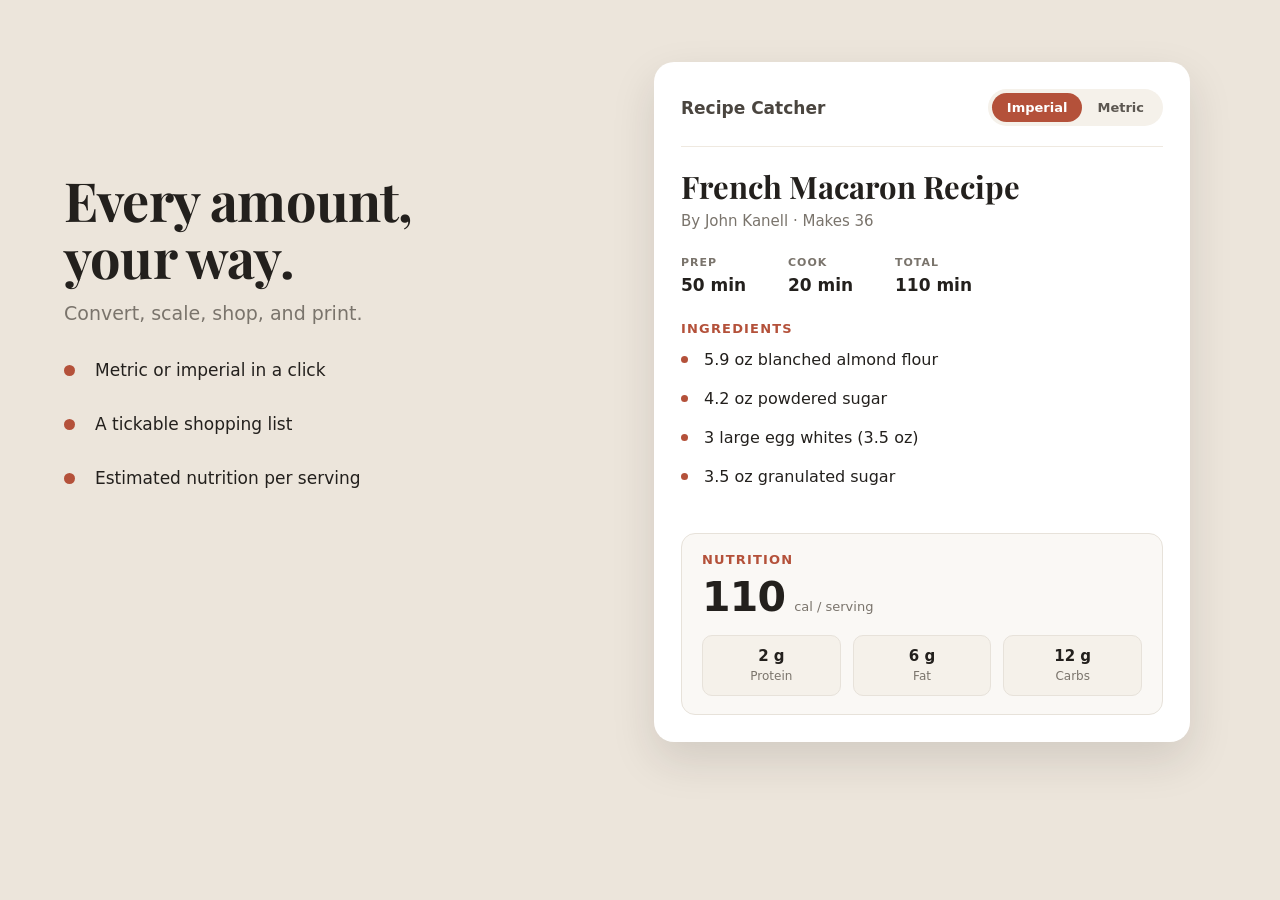
==== store/screenshots/src/screenshot-03.html @ bd08af3b "Rebuild store screenshot 03, and keep its source this time The original screenshot-03 shipped with t" ====
<!DOCTYPE html>
<!--
  Source for store/screenshots/chrome/screenshot-03-1280x800.png.

  The original screenshot-03 was produced in an external design tool with no
  source in the repo, and shipped with its headline overflowing behind the card
  and an Imperial/Metric toggle that disagreed with the amounts beside it —
  neither of which could be corrected without redrawing it. Hence this file.

  Colours are sampled from screenshot-01 so the three read as a set; the
  ingredient amounts are what extension/units.js actually renders in imperial.

  Re-render (writes a 1280x800 24-bit PNG, no alpha, exactly the Chrome Web
  Store's requirement):

    "/Applications/Google Chrome.app/Contents/MacOS/Google Chrome" \
      --headless --disable-gpu --hide-scrollbars --virtual-time-budget=6000 \
      --window-size=1280,800 \
      --screenshot=store/screenshots/chrome/screenshot-03-1280x800.png \
      "file://$PWD/store/screenshots/src/screenshot-03.html"
-->
<html lang="en">
<head>
<meta charset="utf-8" />
<link rel="preconnect" href="https://fonts.googleapis.com">
<link rel="preconnect" href="https://fonts.gstatic.com" crossorigin>
<link href="https://fonts.googleapis.com/css2?family=Playfair+Display:wght@700&display=swap" rel="stylesheet">
<style>
  /* Palette sampled from the existing screenshots / extension/reader.css */
  :root{
    --bg:#ece5db; --card:#ffffff; --fg:#23201d; --muted:#7a746c;
    --accent:#b4513a; --panel:#faf8f5; --border:#e7e2da; --rule:#efe9e0;
  }
  *{box-sizing:border-box;margin:0;padding:0;}
  html,body{width:1280px;height:800px;overflow:hidden;}
  body{background:var(--bg);color:var(--fg);
       font-family:-apple-system,BlinkMacSystemFont,"SF Pro Text",system-ui,sans-serif;
       -webkit-font-smoothing:antialiased;}
  .serif{font-family:"Playfair Display",Georgia,serif;font-weight:700;}

  /* ---- left marketing column ---- */
  .left{position:absolute;left:64px;top:172px;width:548px;}
  .left h1{font-size:54px;line-height:1.06;letter-spacing:-.015em;}
  .sub{margin-top:16px;font-size:19px;color:var(--muted);}
  ul{margin-top:36px;list-style:none;}
  li{display:flex;align-items:center;gap:20px;font-size:17px;margin-bottom:34px;}
  li:last-child{margin-bottom:0;}
  .dot{width:11px;height:11px;border-radius:50%;background:var(--accent);flex:0 0 11px;}

  /* ---- reader card ---- */
  .card{position:absolute;left:654px;top:62px;width:536px;height:680px;
        background:var(--card);border-radius:20px;
        box-shadow:0 18px 44px rgba(35,32,29,.13);padding:27px;}
  .chead{display:flex;align-items:center;justify-content:space-between;
         padding-bottom:20px;border-bottom:1px solid var(--rule);}
  .brand{font-size:17px;font-weight:600;color:#4a453f;}
  .toggle{display:flex;background:#f5f1ea;border-radius:999px;padding:4px;}
  .toggle span{font-size:13px;font-weight:600;padding:7px 15px;border-radius:999px;color:#5c5751;}
  .toggle .on{background:var(--accent);color:#fff;}

  .rtitle{margin-top:22px;font-size:31px;line-height:1.15;}
  .meta{margin-top:7px;font-size:15px;color:var(--muted);}
  .times{display:flex;margin-top:26px;}
  .times>div{width:107px;}
  .times .lbl{font-size:11px;font-weight:600;letter-spacing:.09em;color:var(--muted);}
  .times .val{margin-top:6px;font-size:17px;font-weight:700;}
  .sechead{margin-top:26px;font-size:13px;font-weight:700;letter-spacing:.09em;color:var(--accent);}
  .ing{margin-top:14px;list-style:none;}
  .ing li{font-size:16px;margin-bottom:20px;gap:16px;}
  .ing .dot{width:7px;height:7px;flex:0 0 7px;}

  .nutri{position:absolute;left:27px;right:27px;bottom:27px;
         background:var(--panel);border:1px solid var(--border);border-radius:14px;padding:18px 20px;}
  .nutri .h{font-size:13px;font-weight:700;letter-spacing:.09em;color:var(--accent);}
  .cal{display:flex;align-items:baseline;gap:9px;margin-top:6px;}
  .cal b{font-size:41px;font-weight:700;letter-spacing:-.02em;}
  .cal span{font-size:13px;color:var(--muted);}
  .tiles{display:flex;gap:12px;margin-top:14px;}
  .tile{flex:1;background:#f5f1ea;border:1px solid var(--border);border-radius:10px;
        padding:11px 0;text-align:center;}
  .tile b{display:block;font-size:15px;font-weight:700;}
  .tile span{font-size:12px;color:var(--muted);}
</style>
</head>
<body>
  <div class="left">
    <h1 class="serif">Every amount,<br>your way.</h1>
    <p class="sub">Convert, scale, shop, and print.</p>
    <ul>
      <li><i class="dot"></i>Metric or imperial in a click</li>
      <li><i class="dot"></i>A tickable shopping list</li>
      <li><i class="dot"></i>Estimated nutrition per serving</li>
    </ul>
  </div>

  <div class="card">
    <div class="chead">
      <div class="brand">Recipe Catcher</div>
      <div class="toggle"><span class="on">Imperial</span><span>Metric</span></div>
    </div>

    <div class="rtitle serif">French Macaron Recipe</div>
    <div class="meta">By John Kanell · Makes 36</div>

    <div class="times">
      <div><div class="lbl">PREP</div><div class="val">50 min</div></div>
      <div><div class="lbl">COOK</div><div class="val">20 min</div></div>
      <div><div class="lbl">TOTAL</div><div class="val">110 min</div></div>
    </div>

    <div class="sechead">INGREDIENTS</div>
    <ul class="ing">
      <li><i class="dot"></i>5.9 oz blanched almond flour</li>
      <li><i class="dot"></i>4.2 oz powdered sugar</li>
      <li><i class="dot"></i>3 large egg whites (3.5 oz)</li>
      <li><i class="dot"></i>3.5 oz granulated sugar</li>
    </ul>

    <div class="nutri">
      <div class="h">NUTRITION</div>
      <div class="cal"><b>110</b><span>cal / serving</span></div>
      <div class="tiles">
        <div class="tile"><b>2 g</b><span>Protein</span></div>
        <div class="tile"><b>6 g</b><span>Fat</span></div>
        <div class="tile"><b>12 g</b><span>Carbs</span></div>
      </div>
    </div>
  </div>
</body>
</html>
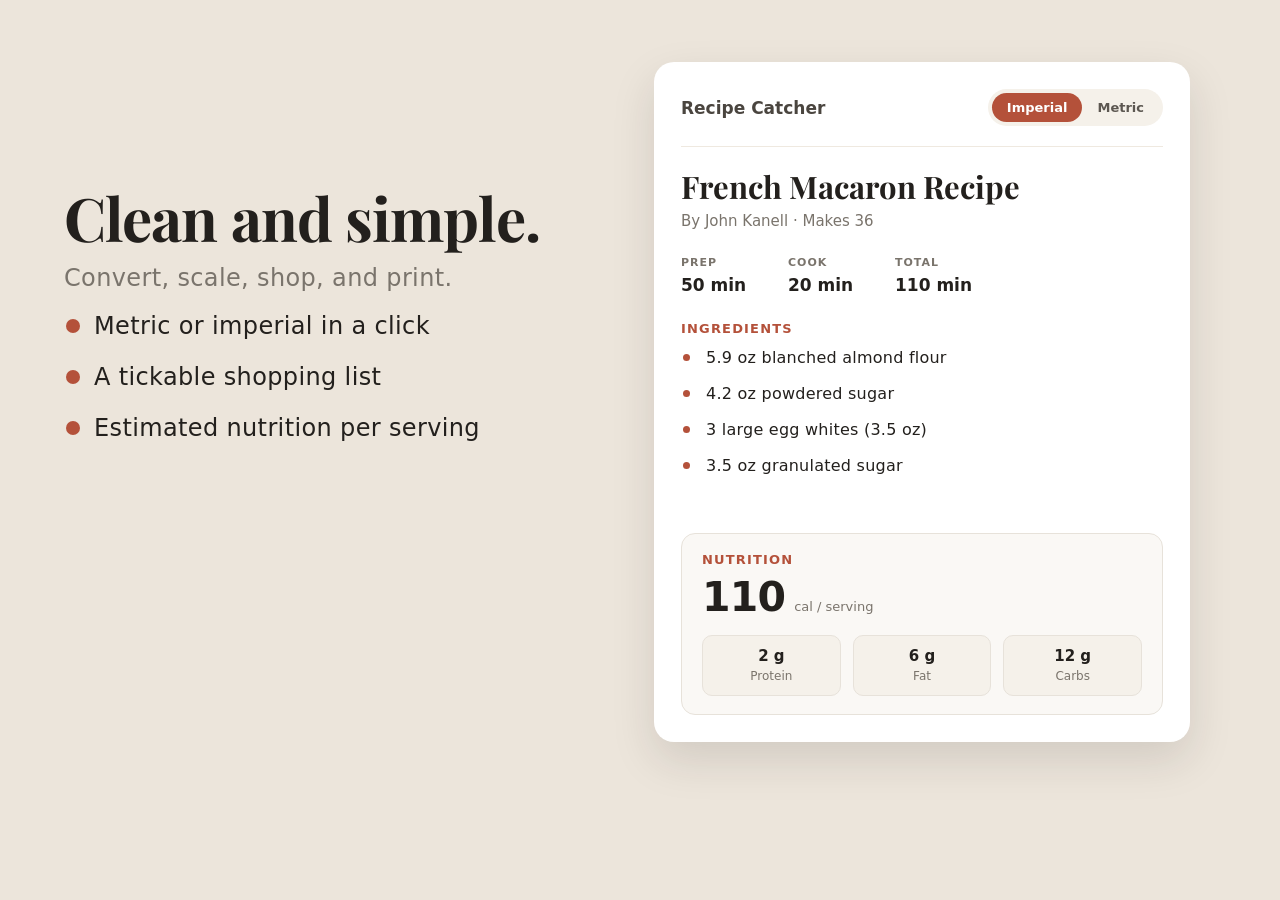
==== commit afcc622b: "Retitle screenshot 03 and match screenshot 01's type scale "Every amount, your way." wrapped to two " ====
--- a/store/screenshots/src/screenshot-03.html
+++ b/store/screenshots/src/screenshot-03.html
@@ -39,13 +39,13 @@
   .serif{font-family:"Playfair Display",Georgia,serif;font-weight:700;}
 
   /* ---- left marketing column ---- */
-  .left{position:absolute;left:64px;top:172px;width:548px;}
-  .left h1{font-size:54px;line-height:1.06;letter-spacing:-.015em;}
-  .sub{margin-top:16px;font-size:19px;color:var(--muted);}
-  ul{margin-top:36px;list-style:none;}
-  li{display:flex;align-items:center;gap:20px;font-size:17px;margin-bottom:34px;}
+  .left{position:absolute;left:64px;top:186px;width:548px;}
+  .left h1{font-size:60px;line-height:1.06;letter-spacing:-.015em;}
+  .sub{margin-top:14px;font-size:24px;letter-spacing:.015em;color:var(--muted);}
+  ul{margin-top:22px;padding-left:2px;list-style:none;}
+  li{display:flex;align-items:center;gap:14px;font-size:24px;line-height:1;letter-spacing:.015em;margin-bottom:27px;}
   li:last-child{margin-bottom:0;}
-  .dot{width:11px;height:11px;border-radius:50%;background:var(--accent);flex:0 0 11px;}
+  .dot{width:14px;height:14px;border-radius:50%;background:var(--accent);flex:0 0 14px;}
 
   /* ---- reader card ---- */
   .card{position:absolute;left:654px;top:62px;width:536px;height:680px;
@@ -84,7 +84,7 @@
 </head>
 <body>
   <div class="left">
-    <h1 class="serif">Every amount,<br>your way.</h1>
+    <h1 class="serif">Clean and simple.</h1>
     <p class="sub">Convert, scale, shop, and print.</p>
     <ul>
       <li><i class="dot"></i>Metric or imperial in a click</li>
